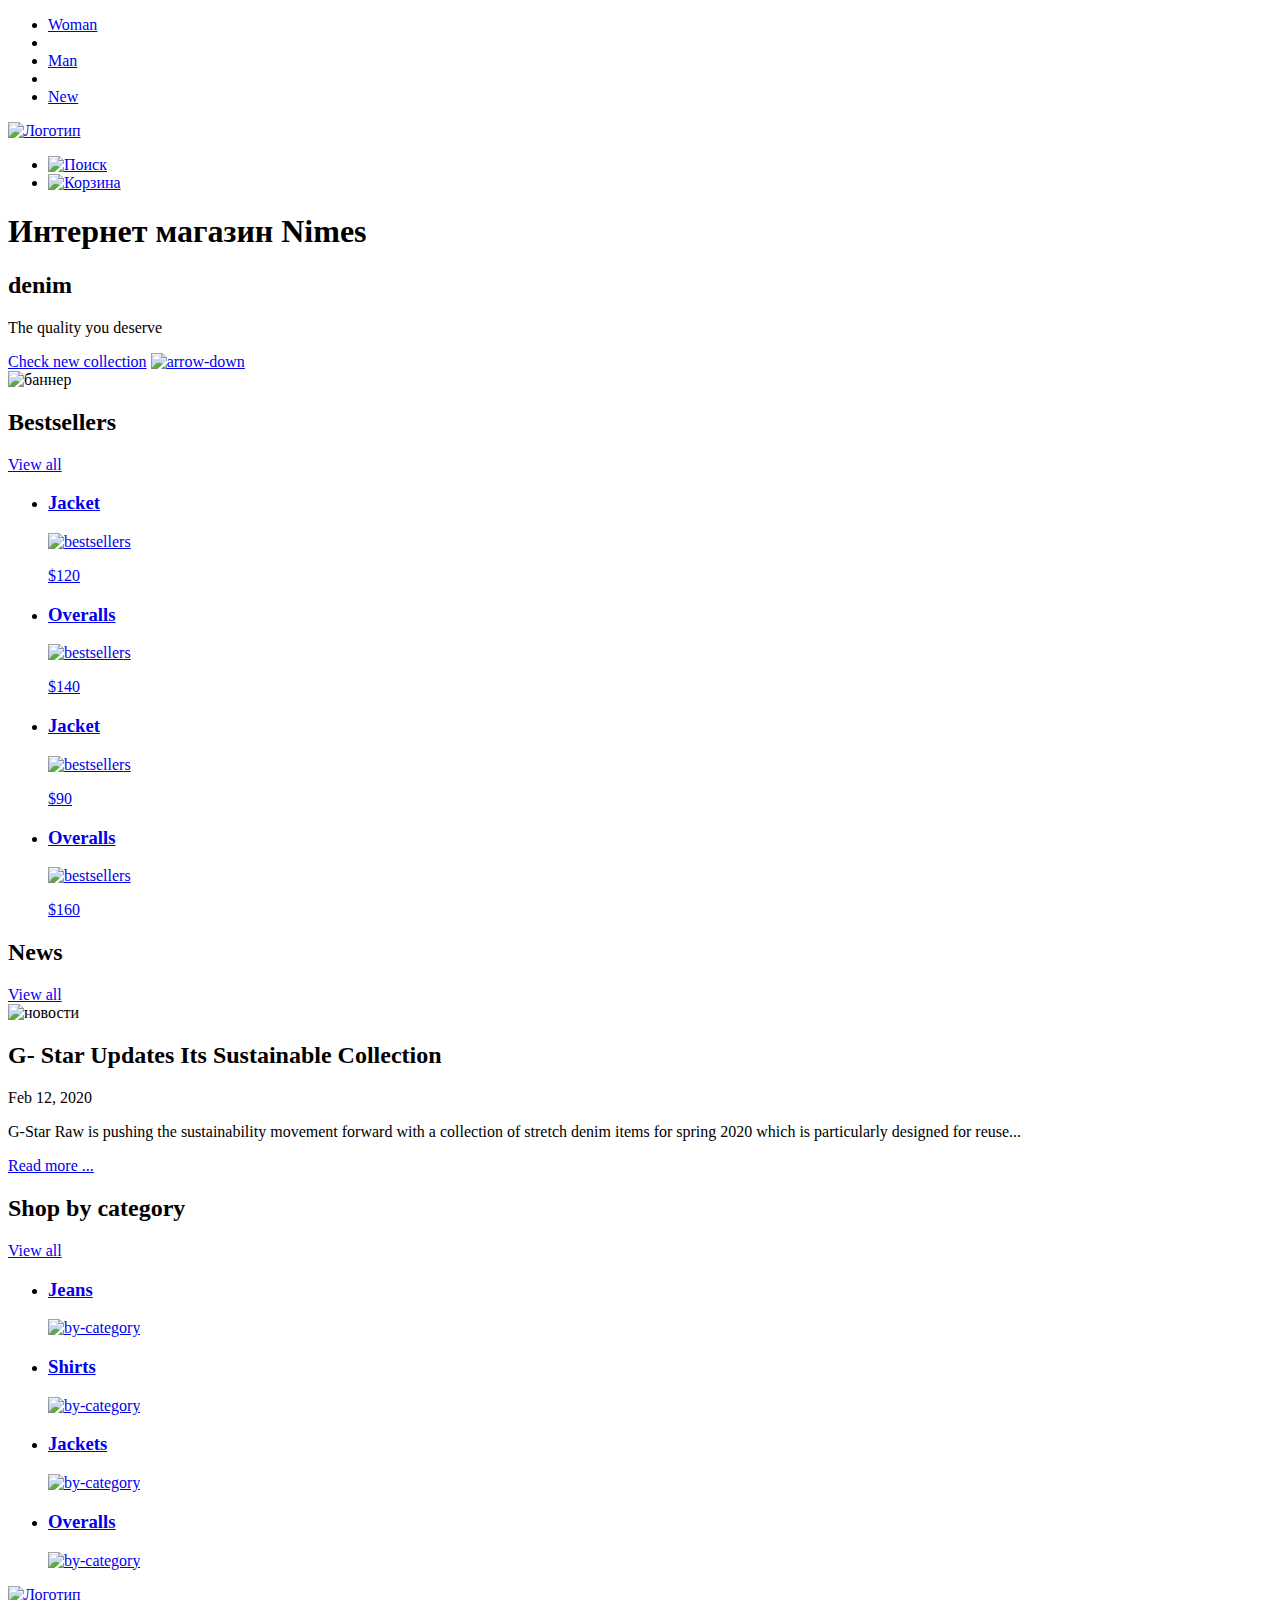
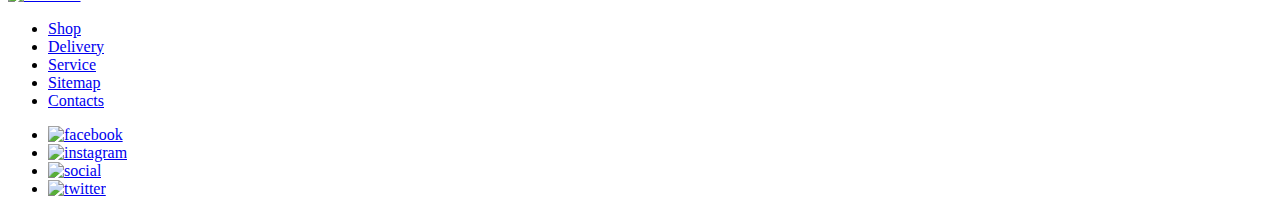
==== index.html @ e45dc7b2 "Add files via upload" ====
<!DOCTYPE html>
<html lang="ru">
	<head>
		<meta http-equiv="Content-Type" content="text/html; charset=UTF-8">
        <title>Nimes</title>
		<link rel="stylesheet" href="css/normalize.css">
        <link rel="stylesheet" href="css/min.css">
        <link rel="preconnect" href="https://fonts.gstatic.com">
		<link href="https://fonts.googleapis.com/css2?family=Anton&family=Work+Sans:wght@400;500;700;800&display=swap" rel="stylesheet">
	</head>
	<body>
		<header class="main-header">
			<nav>
				<div class="container">
					<div class="main-header-wrapper">
						<ul class="main-nav">
							<li class="main-nav-item">
								<a href="catalog.html">Woman</a>
							<li>
							<li class="main-nav-item">
								<a href="catalog.html">Man</a>
							<li>
							<li class="main-nav-item">
								<a href="catalog.html">New</a>
							</li>	
						</ul>
						<a class="main-logo-link" href="index.html">
							<img class="main-logo-img" src="img/main-logo.svg" alt="Логотип">
						</a>	
						<ul class="user-nav">
							<li class="user-nav-item">
								<a href="#">
									<img src="img/loupe.png" width="20" height="20" alt="Поиск">
								</a>
							</li>
							<li class="user-nav-item">	
								<a href="#">
									<img src="img/cart.png" width="23" height="23" alt="Корзина">
								</a>
							</li>
						</ul>
					</div>
				</div>
			</nav>
		</header>
		<main>
			<h1 class="visually-hidden">Интернет магазин Nimes</h1>		
			<section class="banner">
				<div class="container">
					<div class="banner-wrapper">
						<div class="banner-text">
							<h2 class="banner-title">denim</h2>
							<p class="banner-tagline">The quality you deserve</p>
							<a class="btn" href="catalog.html">Check new collection</a>
							<a class="banner-arrow" href="#by-category"><img src="img/banner-arrow.png" width="13" height="27" alt="arrow-down"></a>
						</div>
						<div class="banner-img">
							<img src="img/banner-foto.jpg" width="430" height="517" alt="баннер">
						</div>
					</div>	
				</div>
			</section>
			<section class="bestsellers catalog">
				<div class="container">
					<header class="header">
						<h2 class="header-title">Bestsellers</h2>
						<a class="header-link" href="catalog.html">View all</a>
					</header>	
					<ul class="catalog-list">
						<li class="catalog-item">
							<a class="catalog-item-link" href="catalog-item.html">
								<h3>Jacket</h3>
								<img src="img/bestsellers-1.jpg" width="270" height="349" alt="bestsellers">
								<p>$120</p>
							</a>
						</li>
							<li class="catalog-item">
							<a class="catalog-item-link" href="catalog-item.html">
								<h3>Overalls</h3>
								<img src="img/bestsellers-2.jpg" width="270" height="349" alt="bestsellers">
								<p>$140</p>
							</a>
						</li>
						<li class="catalog-item">
							<a class="catalog-item-link" href="catalog-item.html">
								<h3>Jacket</h3>
								<img src="img/bestsellers-3.jpg" width="270" height="349" alt="bestsellers">
								<p>$90</p>
							</a>
						</li>
						<li class="catalog-item">
							<a class="catalog-item-link" href="catalog-item.html">
								<h3>Overalls</h3>
								<img src="img/bestsellers-4.jpg" width="270" height="349" alt="bestsellers">
								<p>$160</p>
							</a>
						</li>
					</ul>
				</div>	
			</section>
			<section class="news">
				<div class="container">
					<header class="header">
						<h2 class="header-title">News</h2>
						<a class="header-link" href="catalog.html">View all</a>
					</header>
					<div class="news-wrapper">
						<img src="img/news-foto.jpg" alt="новости" width="700" height="370">
						<div class="news-text-back">
							<div class="news-text">
								<h2>G- Star Updates Its Sustainable Collection</h2>
								<p class="news-text-date">Feb 12, 2020</p>
								<p class="news-text-content">G-Star Raw is pushing the sustainability movement forward with a collection of stretch denim items for spring 2020 which is particularly designed for reuse...</p>
								<a class="btn" href="#">Read more ...</a>	
							</div>	
						</div>
					</div>	
				</div>	
			</section>
			<section class="by-category catalog" id="by-category">
				<div class="container">
					<header class="header">
						<h2 class="header-title">Shop by category</h2>
						<a class="header-link" href="catalog.html">View all</a>
					</header>	
					<ul class="catalog-list">
						<li class="catalog-item">
							<a class="catalog-item-link" href="catalog-item.html">
								<h3>Jeans</h3>
								<img src="img/by-category1.jpg" width="270" height="349" alt="by-category">
							</a>
						</li>
							<li class="catalog-item">
							<a class="catalog-item-link" href="catalog-item.html">
								<h3>Shirts</h3>
								<img src="img/by-category2.jpg" width="270" height="349" alt="by-category">
							</a>
						</li>
							<li class="catalog-item">
							<a class="catalog-item-link" href="catalog-item.html">
								<h3>Jackets</h3>
								<img src="img/by-category3.jpg" width="270" height="349" alt="by-category">
							</a>
						</li>
							<li class="catalog-item">
							<a class="catalog-item-link" href="catalog-item.html">
								<h3>Overalls</h3>
								<img src="img/by-category4.jpg" width="270" height="349" alt="by-category">
							</a>
						</li>
					</ul>
				</div>	
			</section>
		</main>
		<footer>
			<div class="container">
				<div class="footer-wrapper">
					<a href="index.html">
						<img class="main-logo-img" src="img/main-logo-white.svg" alt="Логотип">
					</a>	
					<ul class="footer-nav">
						<li class="footer-nav-item">
							<a class="footer-nav-link" href="catalog.html">Shop</a>
						</li>
						<li class="footer-nav-item">
							<a class="footer-nav-link" href="#">Delivery</a>
						</li>
						<li class="footer-nav-item">
							<a class="footer-nav-link" href="#">Service</a>
						</li>
						<li class="footer-nav-item">
							<a class="footer-nav-link" href="#">Sitemap</a>
						</li>
						<li class="footer-nav-item">
							<a class="footer-nav-link" href="#">Contacts</a>
						</li>	
					</ul>	
					<ul class="footer-social">
						<li class="footer-social-item">
							<a class="footer-social-link" href="#"><img src="img/facebook.png" alt="facebook"></a>
						</li>
						<li class="footer-social-item">
							<a class="footer-social-link" href="#"><img src="img/instagram.png" alt="instagram"></a>
						</li>
						<li class="footer-social-item">
							<a class="footer-social-link" href="#"><img src="img/social.png" alt="social"></a>
						</li>
						<li class="footer-social-item">
							<a class="footer-social-link" href="#"><img src="img/twitter.png" alt="twitter"></a>
						</li>	
					</ul>	
				</div>	
			</div>	
		</footer>
	</body>
</html>
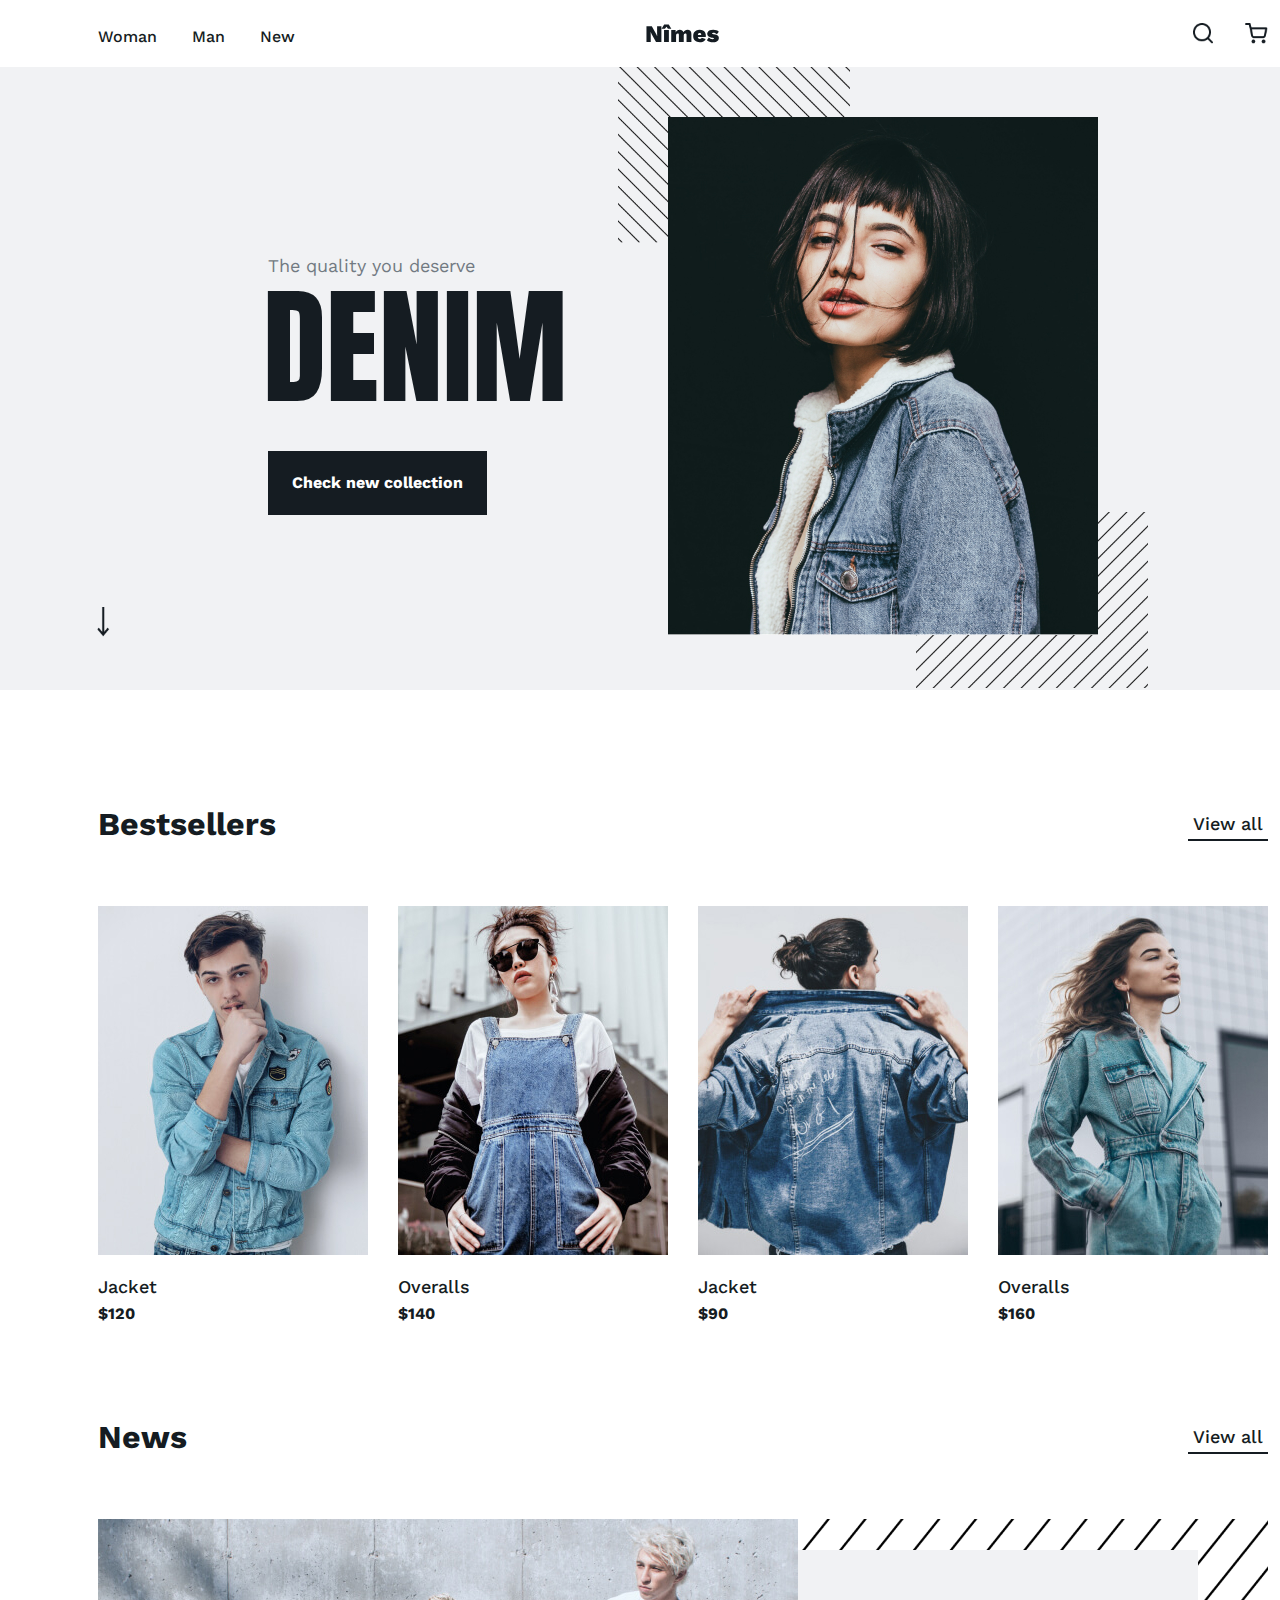
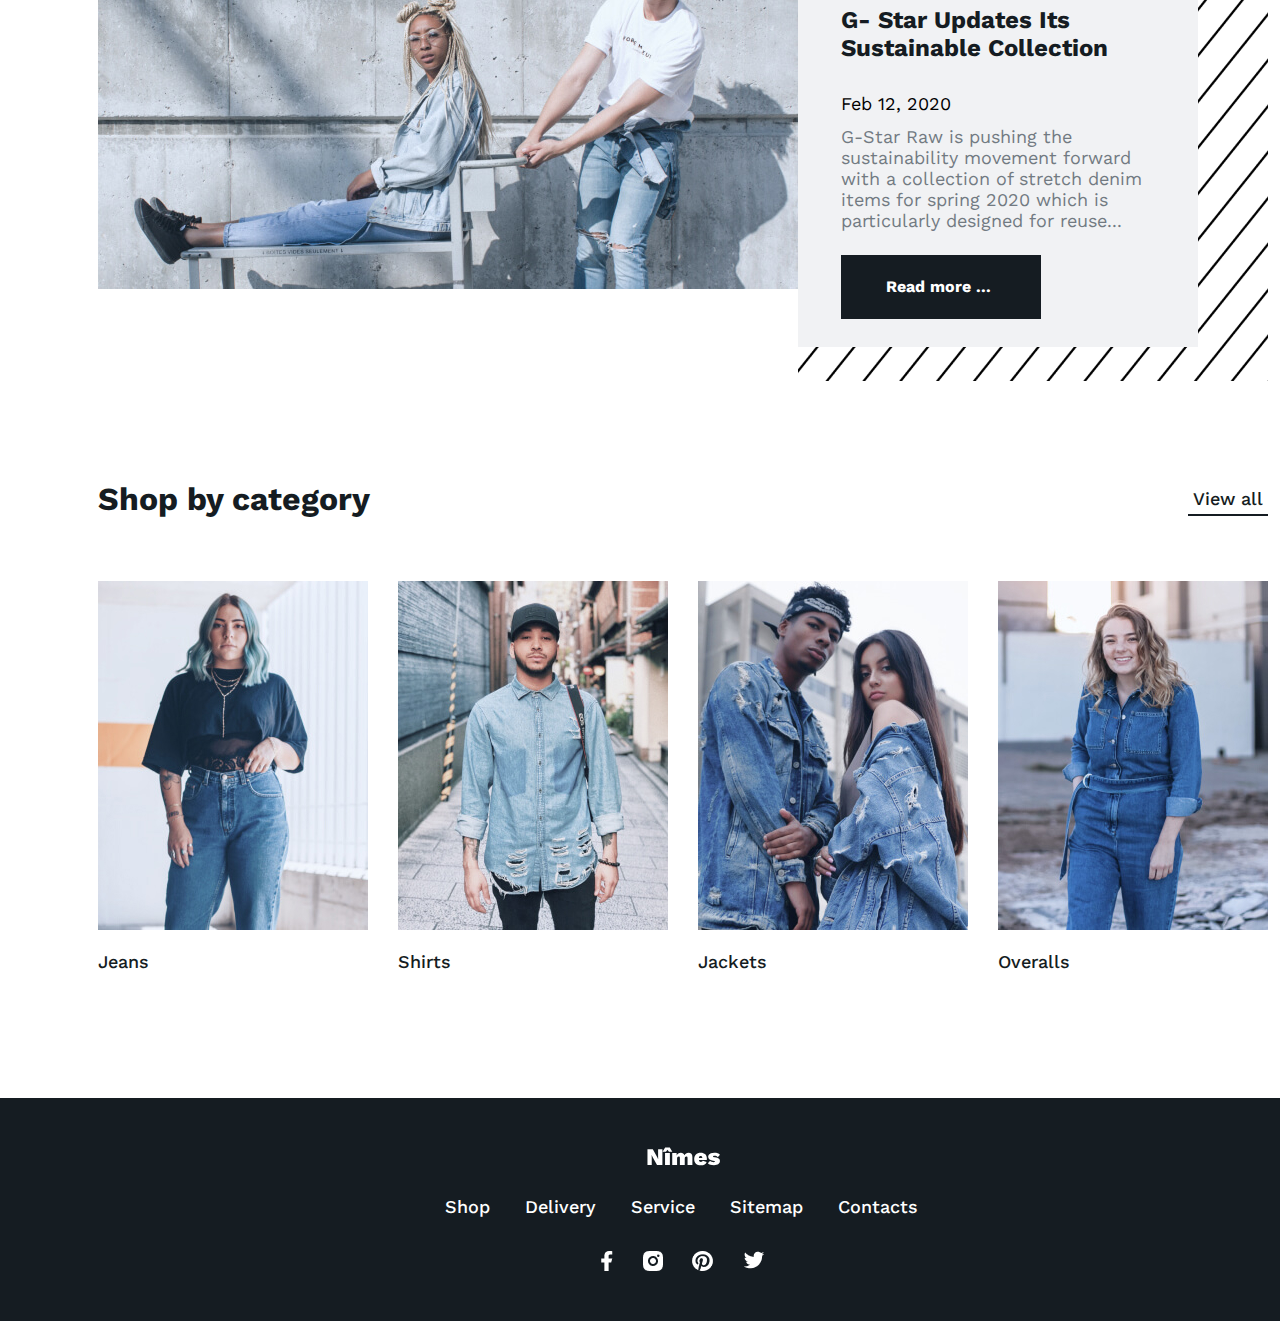
==== commit 10f559d5: "Update index.html" ====
--- a/index.html
+++ b/index.html
@@ -2,6 +2,7 @@
 <html lang="ru">
 	<head>
 		<meta http-equiv="Content-Type" content="text/html; charset=UTF-8">
+		<meta name="viewport" content="width=device-width, initial-scale=1">
         <title>Nimes</title>
 		<link rel="stylesheet" href="css/normalize.css">
         <link rel="stylesheet" href="css/min.css">
@@ -193,4 +194,4 @@
 			</div>	
 		</footer>
 	</body>
-</html>+</html>
--- a/css/min.css
+++ b/css/min.css
@@ -0,0 +1 @@
+body{margin:0;padding:0;font-family:'Work Sans',sans-serif;background-color:#fff;color:#151c22}html{overflow-y:scroll;scroll-behavior:smooth}.container{width:1170px;padding-left:98px;padding-right:98px;margin:0 auto}a{color:#151c22;text-decoration:none}ul{margin:0;padding:0;list-style:none}.visually-hidden:not(:focus):not(:active),input[type=checkbox].visually-hidden,input[type=radio].visually-hidden{position:absolute;width:1px;height:1px;margin:-1px;border:0;padding:0;white-space:nowrap;clip-path:inset(100%);clip:rect(0 0 0 0);overflow:hidden}img{max-width:100%;height:auto}.btn{display:inline-block;color:#fff;background-color:#151c22;font-size:16px;line-height:19px;font-weight:700}a:focus{opacity:1}a:hover{opacity:.8}a:active{opacity:.6}.main-header{padding-bottom:19px}.main-header-wrapper{display:flex}.main-nav,.user-nav{display:flex}.main-nav-item{margin-right:35px}.user-nav-item{margin-right:32px}.main-nav-item:last-child,.user-nav-item:last-child{margin-right:0}.main-nav{width:200px;margin-top:27px;margin-right:348px}.main-nav a{font-size:16px;line-height:19px;font-weight:500}.main-logo-link{margin-top:24px}.user-nav{width:75px;margin-top:23px;margin-left:auto;margin-right:0}.banner{background-color:#f1f2f4}.banner-wrapper{display:flex;position:relative}.banner-text{display:flex;flex-direction:column;width:355px;margin-left:165px}.banner-title{margin-top:0;margin-bottom:35px;font-family:Anton,sans-serif;font-size:128px;line-height:138px;font-weight:400;text-transform:uppercase}.banner-tagline{order:-1;margin-top:188px;margin-bottom:2px;margin-right:100px;padding-left:5px;font-size:18px;line-height:21px;color:#727a82}.banner .btn{display:inline-block;box-sizing:border-box;width:219px;height:64px;margin-left:5px;margin-top:0;padding:22px 24px 25px 24px;font-size:16px;line-height:19px;color:#fff;background-color:#151c22}.banner-img{padding:50px;background-image:url(../img/diagonal-1.png),url(../img/diagonal-2.png);background-position:0 0,298px 445px;background-repeat:no-repeat,no-repeat;background-size:232px 176px,232px 176px}.banner-arrow{position:absolute;content:"";top:540px;left:-1px}.bestsellers{margin-top:90px;margin-bottom:54px}.header-title{font-size:32px;line-height:37px}.header-link{align-self:center;padding:5px;font-weight:500;font-size:18px;line-height:21px;border-bottom:2px solid #151c22}.header-link:hover{border-bottom:none;padding-bottom:7px}.header{display:flex;justify-content:space-between;margin-bottom:36px}.main-catalog{padding-bottom:130px}.catalog-list{display:flex;justify-content:flex-start;flex-wrap:wrap}.main-catalog .catalog-list{margin-right:-66px}.main-catalog .catalog-item{margin-right:66px;margin-bottom:46px}.bestsellers .catalog-list{margin-right:-30px}.bestsellers .catalog-item{margin-right:30px}.by-category .catalog-list{margin-right:-30px}.by-category .catalog-item{margin-right:30px}.catalog-card .catalog-list{margin-right:-30px}.catalog-card .catalog-item{margin-right:30px}.catalog-item-link{display:flex;flex-direction:column}.catalog-item-link img{order:-1;margin-bottom:21px}.catalog-list h3{margin-top:0;margin-bottom:7px;font-weight:500;font-size:18px;line-height:21px}.catalog-list p{margin-top:0;font-weight:700;font-size:16px;line-height:19px}.news-wrapper{display:flex}.news-text-back{width:470px;height:462px;background-image:url(../img/diagonal-3.png)}.news-wrapper img{height:370px}.news-text{box-sizing:border-box;width:400px;margin-top:31px;padding:36px 47px 28px 43px;background-color:#f1f2f4}.news-text h2{margin-bottom:31px;font-size:24px;line-height:28px}.news-text-date{margin-top:0;margin-bottom:12px;font-weight:400;font-size:18px;line-height:21px;color:#000}.news-text-content{margin-top:0;margin-bottom:24px;font-weight:400;font-size:18px;line-height:21px;color:#727a82}.news-text-back .btn{box-sizing:border-box;width:200px;height:64px;margin-top:0;padding:22px 45px}.news{margin-bottom:74px}.by-category{margin-top:0;margin-bottom:119px}footer{margin-top:0;padding-bottom:45px;background-color:#151c22;color:#fff}footer a{color:#fff}.footer-nav,.footer-social{display:flex}footer .main-logo-img{margin-top:49px;margin-bottom:26px}.footer-wrapper{text-align:center}.footer-nav-item{margin-right:35px}.footer-nav-item:last-child{margin-right:0}.footer-nav-link{font-size:18px;line-height:21px;font-weight:500}.footer-nav{width:476px;margin-left:auto;margin-right:auto;margin-bottom:33px}.footer-social{display:flex;justify-content:space-between;width:164px;margin-left:auto;margin-right:auto}.footer-social-item{align-self:top}.breadcrumbs{height:260px;background-color:#f1f2f4}.breadcrums-wrapper{display:flex}.breadcrumbs-text-list{display:flex;flex-wrap:wrap;margin-top:69px;margin-left:200px;margin-bottom:26px}.breadcrumbs-text{display:flex;flex-direction:column;margin-right:58px}.breadcrums-title{order:1;width:272px;margin-left:200px;margin-top:0;font-size:32px;line-height:40px;font-weight:700;color:#151c22}.breadcrumbs-text-link{margin-right:30px;font-size:18px;line-height:21px;font-weight:500;color:#727a82}.breadcrumbs-text-item{position:relative}.breadcrumbs-text-item:after{position:absolute;content:"";width:9px;height:15px;top:3px;right:10px;background-image:url(../img/breadcrumbs-diagonal.png);background-repeat:no-repeat}.breadcrumbs-text-item-current{font-size:18px;line-height:21px;font-weight:500;color:#151c22}.breadcrumbs-foto{padding-left:30px;padding-right:30px;background-image:url(../img/catalog-diagonal-1.png),url(../img/catalog-diagonal-2.png);background-position:0 125px,301px 0;background-repeat:no-repeat,no-repeat;background-size:178px 135px,232px 176px}.main-catalog-btn{border:none;background-color:transparent}.topmenu>div{position:relative;width:243px;margin-left:auto;margin-top:39px;margin-bottom:39px}.topmenu a{display:block;padding:10px 15px}.submenu{position:absolute;top:100%;left:0;width:100%;z-index:10}.submenu{-webkit-transform:scaleY(0);-ms-transform:scaleY(0);transform:scaleY(0);-webkit-transform-origin:0 0;-ms-transform-origin:0 0;transform-origin:0 0;background-color:#fff}.filter:hover .submenu{-webkit-transform:scaleY(1);-ms-transform:scaleY(1);transform:scaleY(1);-webkit-transition:.5s ease-in-out;-moz-transition:.5s ease-in-out;-o-transition:.5s ease-in-out;transition:.5s ease-in-out}.submenu li a{border-bottom:1px solid #151c22;color:#151c22}.filter>a{font-weight:500;font-size:18px;line-height:21px;border:2px solid #151c22;padding:13px 17px 14px}.filter:after{position:absolute;content:url(../img/filter-arrow.svg);top:18px;left:208px}.load-button{width:200px;margin-left:auto;margin-right:auto}.load-button p{position:relative;margin-bottom:50px;font-size:18px;line-height:21px}.load-button p:before{position:absolute;content:"";top:25px;left:0;width:199px;height:2px;background-color:#e5e5e5}.load-button p:after{position:absolute;content:"";top:25px;left:0;width:40px;height:2px;background-color:#151c22}.load-button .btn{box-sizing:border-box;width:200px;margin-top:0;padding-top:22px;padding-bottom:22px;text-align:center}.item{margin-top:55px;margin-bottom:95px}.item .container{display:flex}.item-foto{display:flex;flex-wrap:wrap;justify-content:space-between;width:400px;margin-left:60px;margin-right:60px}.main-foto{margin-bottom:20px}.item-text{padding-left:70px;background-color:#f1f2f4}.item-btn{height:10px;margin-top:191px;border:none;background-color:transparent}.item-btn:hover{opacity:.8}.item-wrapper{display:flex;margin-right:30px}.item-text{width:500px}.item-text p{width:370px}.form_radio{margin-bottom:10px;margin-right:21px}.form_radio input[type=radio]{display:none}.form_radio label{display:inline-block;position:relative;font-weight:500;font-size:18px;line-height:21px;user-select:none;cursor:pointer}.item-colors label{margin-right:25px}.item-size label{margin-right:10px}.form_radio label[for=radio-1]:before{display:inline-block;position:absolute;content:"";width:30px;height:30px;left:0;bottom:1px;background:url(../img/color-1.png) 3px 3px no-repeat}.form_radio label[for=radio-2]:before{display:inline-block;position:absolute;content:"";width:30px;height:30px;left:0;bottom:1px;background:url(../img/color-2.png) 3px 3px no-repeat}.form_radio label[for=radio-3]:before{display:inline-block;position:absolute;content:"";width:30px;height:30px;left:0;bottom:1px;background:url(../img/color-3.png) 3px 3px no-repeat}.form_radio input[type=radio]:checked+label[for=radio-1]:before{background:url(../img/stroke.png) 0 0 no-repeat,url(../img/color-1.png) 3px 3px no-repeat}.form_radio input[type=radio]:checked+label[for=radio-2]:before{background:url(../img/stroke.png) 0 0 no-repeat,url(../img/color-2.png) 3px 3px no-repeat}.form_radio input[type=radio]:checked+label[for=radio-3]:before{background:url(../img/stroke.png) 0 0 no-repeat,url(../img/color-3.png) 3px 3px no-repeat}.item-colors{display:flex}.item-size{display:flex}.form_radio input[type=radio]:checked+label[for=radio-4]{opacity:1}.form_radio input[type=radio]:checked+label[for=radio-5]{opacity:1}.form_radio input[type=radio]:checked+label[for=radio-6]{opacity:1}.form_radio input[type=radio]:checked+label[for=radio-7]{opacity:1}.form_radio input[type=radio]:checked+label[for=radio-8]{opacity:1}.item-size label{opacity:.4}.item-text h2{margin-top:60px;font-weight:700;font-size:32px;line-height:38px}.item-text-description{margin-top:29px;font-weight:400;font-size:16px;line-height:19px;color:#151c22}.title-color{margin-top:42px;margin-bottom:38px;font-weight:500;font-size:18px;line-height:21px}.title-size{margin-top:13px;font-weight:500;font-size:18px;line-height:21px}.item-text-price{margin-top:21px;font-weight:700;font-size:18px;line-height:21px}.item-text .btn{box-sizing:border-box;width:200px;margin-top:28px;padding-top:22px;padding-bottom:23px;text-align:center}.catalog-card{margin-bottom:55px}